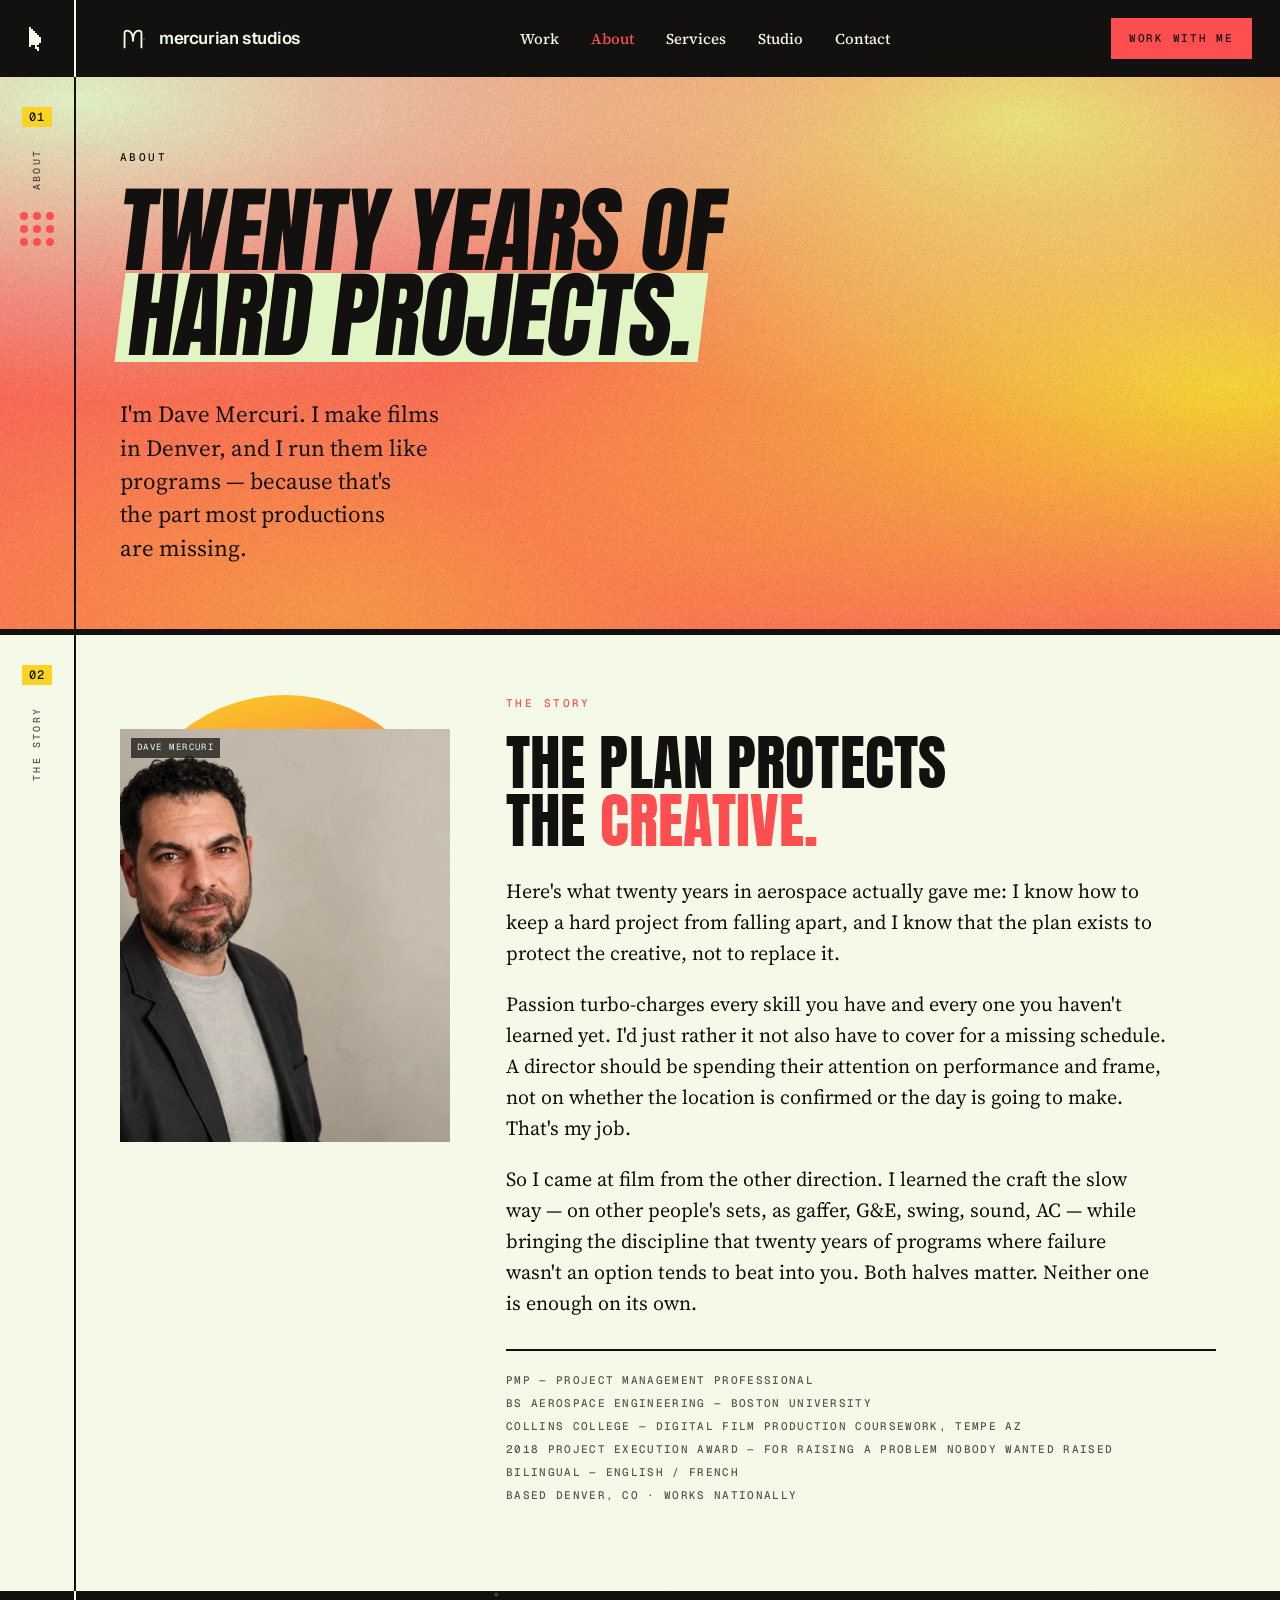
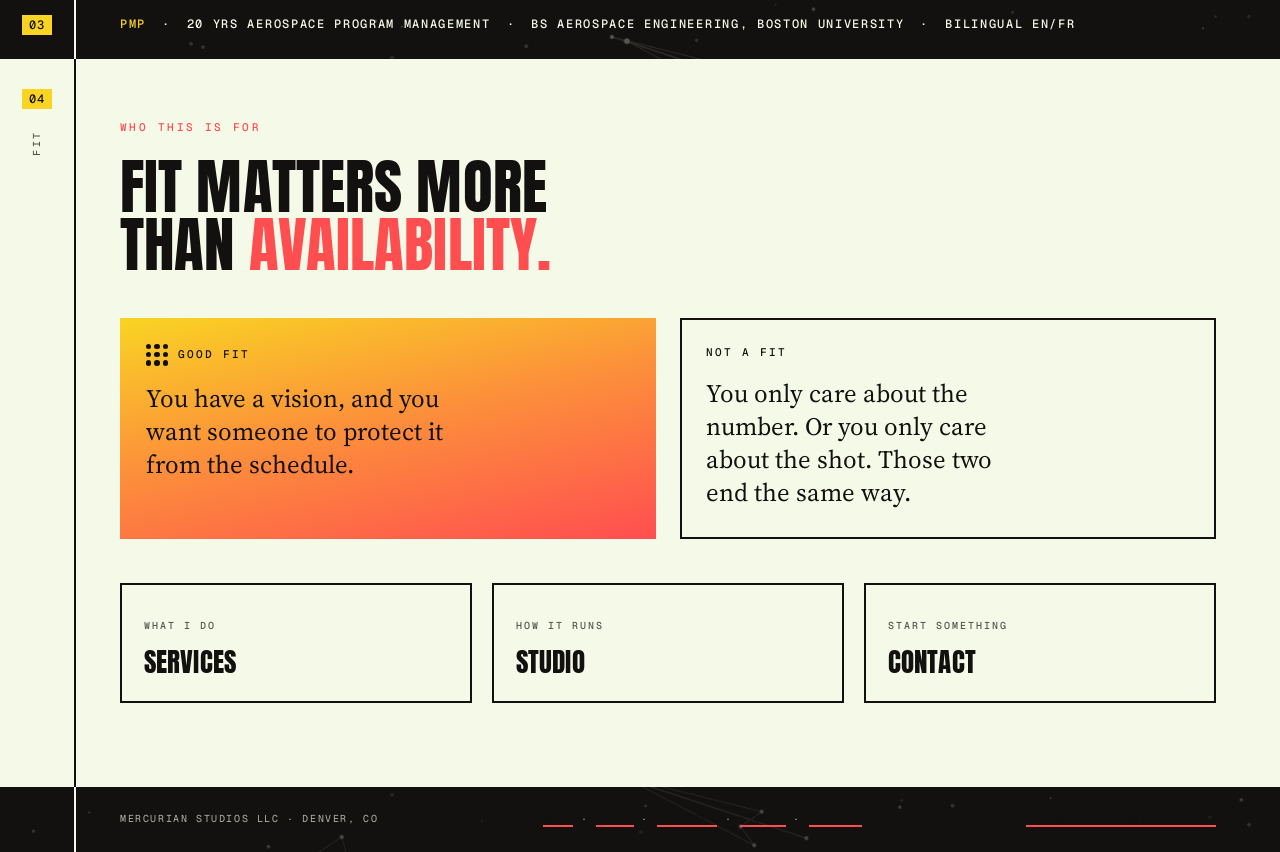
==== about.html @ 156d2c12 "Expand to an eight-page site; recolour to #121110 Colour: --navy (#3B1215) and --carbon (#2A0F11) bo" ====
<!DOCTYPE html>
<html lang="en"><head><meta charset="utf-8"><meta name="viewport" content="width=device-width,initial-scale=1">
<title>About — Mercurian Studios</title>
<meta name="description" content="Dave Mercuri spent twenty years running aerospace programs. Now he produces, writes and directs film in Denver.">
<meta property="og:title" content="About — Mercurian Studios">
<meta property="og:description" content="Dave Mercuri spent twenty years running aerospace programs. Now he produces, writes and directs film in Denver.">
<meta property="og:type" content="website">
<meta name="theme-color" content="#121110">
<link rel="icon" href="favicon.svg" type="image/svg+xml">
<link rel="icon" href="favicon-32.png" sizes="32x32">
<link rel="apple-touch-icon" href="apple-touch-icon.png">
<link rel="preconnect" href="https://fonts.googleapis.com"><link rel="preconnect" href="https://fonts.gstatic.com" crossorigin>
<link href="https://fonts.googleapis.com/css2?family=Anton&family=Source+Serif+4:ital,opsz,wght@0,8..60,300..700;1,8..60,300..700&family=Geist:wght@500;600&family=Geist+Mono:wght@400;500&display=swap" rel="stylesheet">
<link rel="stylesheet" href="assets/site.css">
</head>
<body>
<header>
<div class="navrow"><div class="gut"><svg class="cur" width="20" height="24" viewBox="0 0 10 12" aria-hidden="true"><g fill="#F5FAE8"><rect x="1" y="0" width="1" height="10"/><rect x="2" y="1" width="1" height="8"/><rect x="3" y="2" width="1" height="7"/><rect x="4" y="3" width="1" height="6"/><rect x="5" y="4" width="1" height="5"/><rect x="6" y="5" width="1" height="3"/><rect x="4" y="9" width="1" height="2"/><rect x="5" y="10" width="1" height="2"/></g></svg></div>
<div class="navin">
<a class="lock" href="index.html" aria-label="Mercurian Studios — home">
<svg viewBox="0 0 200 200" width="26" height="26" aria-hidden="true" style="display:block;overflow:visible"><path d="M 35 165 L 35 55 Q 35 35 55 35 Q 100 35 100 120 Q 100 35 145 35 Q 165 35 165 55 L 165 165" fill="none" stroke="#F5FAE8" stroke-width="14" stroke-linecap="square"/><circle cx="185" cy="100" r="5.4" fill="#FF4E50"/></svg>
<span class="lockname">mercurian studios</span></a>
<nav id="nav"><a href="index.html#work">Work</a><a href="about.html" aria-current="page">About</a><a href="services.html">Services</a><a href="studio.html">Studio</a><a href="contact.html">Contact</a><a class="cta mobonly" href="contact.html">Work with me</a></nav>
<button class="navtoggle" type="button" aria-expanded="false" aria-controls="nav" aria-label="Open menu"><i></i></button>
<a class="cta" href="contact.html">Work with me</a>
</div></div>
</header>
<section class="sec phero">
<div class="gut"><span class="gnum">01</span><span class="gnote">about</span><span class="dots"><i></i><i></i><i></i><i></i><i></i><i></i><i></i><i></i><i></i></span></div>
<div class="pad">
<p class="eyebrow">About</p>
<h1><span>Twenty years of</span><br><em><span>hard projects.</span></em></h1>
<p class="sub">I'm Dave Mercuri. I make films in Denver, and I run them like programs — because that's the part most productions are missing.</p>
</div>
</section>

<div class="rule"></div>

<section class="sec">
<div class="gut"><span class="gnum">02</span><span class="gnote">the story</span></div>
<div class="pad">
<div class="bio">
<div class="portwrap rv"><div class="arc"></div><div class="ph duo"><img src="assets/photos/dave-blazer.webp" width="1536" height="1024" loading="lazy" decoding="async" alt="Dave Mercuri in a dark blazer against a pale wall"/><span class="tag">dave mercuri</span></div></div>
<div>
<p class="eyebrow">The story</p>
<h2>The plan protects<br>the <em>creative.</em></h2>
<div class="prose" style="margin-top:26px">
<p>Here's what twenty years in aerospace actually gave me: I know how to keep a hard project from falling apart, and I know that the plan exists to protect the creative, not to replace it.</p>
<p>Passion turbo-charges every skill you have and every one you haven't learned yet. I'd just rather it not also have to cover for a missing schedule. A director should be spending their attention on performance and frame, not on whether the location is confirmed or the day is going to make. That's my job.</p>
<p>So I came at film from the other direction. I learned the craft the slow way — on other people's sets, as gaffer, G&amp;E, swing, sound, AC — while bringing the discipline that twenty years of programs where failure wasn't an option tends to beat into you. Both halves matter. Neither one is enough on its own.</p>
</div>
<div class="creds">PMP — Project Management Professional<br>BS Aerospace Engineering — Boston University<br>Collins College — Digital Film Production coursework, Tempe AZ<br>2018 Project Execution Award — for raising a problem nobody wanted raised<br>Bilingual — English / French<br>Based Denver, CO · Works nationally</div>
</div>
</div>
</div>
</section>

<section class="sec strip onNavy">
<div class="gut"><span class="gnum">03</span></div>
<div class="pad"><div class="proof"><b>PMP</b><span>·</span><span>20 yrs aerospace program management</span><span>·</span><span>BS Aerospace Engineering, Boston University</span><span>·</span><span>Bilingual EN/FR</span></div></div>
</section>

<section class="sec">
<div class="gut"><span class="gnum">04</span><span class="gnote">fit</span></div>
<div class="pad">
<p class="eyebrow">Who this is for</p>
<h2>Fit matters more<br>than <em>availability.</em></h2>
<div class="fit">
<div class="fitcol rv"><div class="fitlab"><span class="dots" style="width:22px;grid-template-columns:repeat(3,1fr);gap:3px"><i></i><i></i><i></i><i></i><i></i><i></i><i></i><i></i><i></i></span>Good fit</div><p>You have a vision, and you want someone to protect it from the schedule.</p></div>
<div class="fitcol rv"><div class="fitlab" style="color:var(--navy)">Not a fit</div><p>You only care about the number. Or you only care about the shot. Those two end the same way.</p></div>
</div>
<div class="nextgrid"><a class="nextcard" href="services.html"><span class="nextlab">What I do</span><p class="nextt">Services</p></a><a class="nextcard" href="studio.html"><span class="nextlab">How it runs</span><p class="nextt">Studio</p></a><a class="nextcard" href="contact.html"><span class="nextlab">Start something</span><p class="nextt">Contact</p></a></div>
</div>
</section>
<footer><div class="gut"></div><div class="fin">
<span>Mercurian Studios LLC · Denver, CO</span>
<span><a href="index.html#work">Work</a> · <a href="about.html">About</a> · <a href="services.html">Services</a> · <a href="studio.html">Studio</a> · <a href="contact.html">Contact</a></span>
<span><a href="mailto:dave@mercurianstudios.com">dave@mercurianstudios.com</a></span>
</div></footer>

<div class="lb" id="lb"><div class="frame"><button class="x" type="button" aria-label="Close video">Close ✕</button><div id="lbslot"></div></div></div>
<script src="assets/site.js"></script>
</body></html>
---- assets/site.css ----
:root{--cream:#F5FAE8;--pale:#E1F5C4;--lemon:#EDE574;--yellow:#F9D423;--amber:#FC913A;--red:#FF4E50;--navy:#121110;--orange:#FF4E50;--carbon:#121110;--hair:rgba(18,17,16,.20);--hairD:rgba(245,250,232,.26);--ink:rgba(18,17,16,.70);--inkD:rgba(245,250,232,.70);--gradsoft:radial-gradient(120% 105% at 6% 4%,#E1F5C4 0%,rgba(225,245,196,0) 52%),radial-gradient(95% 95% at 80% 8%,#EDE574 0%,rgba(237,229,116,0) 58%),radial-gradient(115% 105% at 96% 56%,#F9D423 0%,rgba(249,212,35,0) 54%),radial-gradient(105% 105% at 26% 96%,#FC913A 0%,rgba(252,145,58,0) 58%),linear-gradient(150deg,#FF4E50,#FF4E50);--gradhot:linear-gradient(168deg,#F9D423 0%,#FC913A 46%,#FF4E50 100%);--gut:76px;--disp:"Anton","Haettenschweiler",Impact,sans-serif;--serif:"Source Serif 4",Georgia,"Times New Roman",serif;--brand:"Geist",-apple-system,"Helvetica Neue",Arial,sans-serif;--mono:"Geist Mono",ui-monospace,"SF Mono",monospace}
*{box-sizing:border-box}
html{-webkit-font-smoothing:antialiased}
body{margin:0;background:var(--cream);color:var(--navy);font-family:var(--serif);font-size:20px;line-height:1.55;text-wrap:pretty;overflow-x:hidden}
.disp{font-family:var(--disp);font-weight:400;text-transform:uppercase;letter-spacing:.004em}
a{color:var(--navy);text-decoration:none;border-bottom:2px solid var(--orange)}
a:hover{color:var(--orange)}
.onNavy a{color:var(--cream)}
.onNavy a:hover{color:var(--orange)}

/* ---------- margin device ---------- */
.sec{display:grid;grid-template-columns:var(--gut) 1fr;position:relative}
.gut{border-right:2px solid var(--navy);padding:30px 0 44px;display:flex;flex-direction:column;align-items:center;gap:22px;position:relative;z-index:2}
.onNavy .gut{border-right-color:var(--cream)}
.gnum{font-family:var(--mono);font-size:12px;font-weight:500;letter-spacing:.12em;background:var(--orange);color:var(--carbon);padding:4px 7px;line-height:1}
.gnote{font-family:var(--mono);font-size:10px;font-weight:500;letter-spacing:.22em;text-transform:uppercase;color:var(--ink);writing-mode:vertical-rl;transform:rotate(180deg);white-space:nowrap}
.onNavy .gnote{color:var(--inkD)}
.dots{width:34px;display:grid;grid-template-columns:repeat(3,1fr);gap:5px}
.dots i{display:block;aspect-ratio:1;border-radius:50%;background:var(--orange)}
.pad{padding:60px 64px 84px 44px;position:relative;z-index:2}
.meas{max-width:66ch}

/* ---------- pixel cursor ---------- */
.cur{display:block;shape-rendering:crispEdges;flex:none}

/* ---------- nav ---------- */
header{position:sticky;top:0;z-index:30;background:var(--navy);color:var(--cream)}
header a{border-bottom:none;color:var(--cream)}
header a:hover{color:var(--orange)}
.navrow{display:grid;grid-template-columns:var(--gut) 1fr;align-items:stretch}
.navrow .gut{padding:0;justify-content:center;gap:0;border-right-color:var(--cream)}
.navin{display:flex;align-items:center;justify-content:space-between;gap:32px;padding:18px 28px 18px 44px}
.lock{display:flex;align-items:center;gap:13px}
.lockname{font-family:var(--brand);font-weight:600;font-size:17px;letter-spacing:-.024em;line-height:1}
nav a,.lede,.sub,.step p,.crew,.fitcol p{font-family:var(--serif)}
nav{display:flex;align-items:center;gap:32px}
nav a{font-size:15px;font-weight:500}
.cta{font-family:var(--mono);font-size:11px;font-weight:500;letter-spacing:.16em;text-transform:uppercase;background:var(--orange);color:var(--carbon)!important;padding:12px 18px}
.cta:hover{background:var(--cream);color:var(--navy)!important}

/* ---------- hero ---------- */
.hero{overflow:hidden}
.hero .pad{padding:76px 64px 0 44px}
.hfig .harc{position:absolute;left:0;bottom:0;width:min(680px,62%);height:340px;background:var(--orange);border-radius:340px 340px 0 0;z-index:0}
.hcurs{position:absolute;right:8%;bottom:40px;display:flex;flex-direction:column;gap:20px;align-items:flex-end;z-index:3}
.hbars{position:absolute;top:64px;right:0;width:300px;display:flex;flex-direction:column;gap:16px;z-index:1}
.hbars i{display:block;height:26px;background:var(--navy)}
.hbars i:last-child{width:74%}
.hdots{position:absolute;top:78px;left:44px;width:120px;display:grid;grid-template-columns:repeat(3,1fr);gap:16px;z-index:1}
.hdots i{display:block;aspect-ratio:1;border-radius:50%;background:var(--orange)}
h1{font-family:var(--disp);font-weight:400;text-transform:uppercase;font-size:clamp(58px,10.4vw,166px);line-height:.9;letter-spacing:-.008em;margin:150px 0 0;position:relative;z-index:3}
h1 span{display:inline-block;transform:skewX(-7deg)}
h1 em{font-style:normal;color:var(--orange)}
.sub{font-size:23px;line-height:1.45;max-width:31ch;margin:36px 0 0;font-weight:400;position:relative;z-index:3}
.btns{display:flex;gap:14px;margin:44px 0 0;flex-wrap:wrap;align-items:center;position:relative;z-index:3}
.btn{font-family:var(--mono);font-size:11px;font-weight:500;letter-spacing:.16em;text-transform:uppercase;padding:16px 24px;background:var(--navy);color:var(--cream)!important;border-bottom:none}
.btn:hover{background:var(--orange);color:var(--carbon)!important}
.btn.alt{background:var(--cream);color:var(--navy)!important;box-shadow:inset 0 0 0 2px var(--navy)}
.btn.alt:hover{background:var(--navy);color:var(--cream)!important}
.hfig{position:relative;z-index:2;margin:56px 0 0;height:420px}
.hfig .ph{position:absolute;left:70px;bottom:0;width:min(480px,50%);height:420px;z-index:1}

/* ---------- proof strip ---------- */
.strip{background:var(--navy);color:var(--cream)}
.strip .pad{padding:24px 64px 24px 44px}
.strip .gut{padding:24px 0;border-right-color:var(--cream)}
.proof{font-family:var(--mono);font-size:12px;font-weight:500;letter-spacing:.14em;text-transform:uppercase;display:flex;flex-wrap:wrap;gap:9px 16px;align-items:center}
.proof b{color:var(--orange);font-weight:500}

/* ---------- section heads ---------- */
.eyebrow{font-family:var(--mono);font-size:11px;font-weight:500;letter-spacing:.22em;text-transform:uppercase;color:var(--orange);margin:0 0 22px}
h2{font-family:var(--disp);font-weight:400;text-transform:uppercase;font-size:clamp(38px,4.8vw,74px);line-height:.94;letter-spacing:.002em;margin:0}
h2 em{font-style:normal;color:var(--orange)}
.lede{font-size:22px;line-height:1.5;margin:26px 0 0}
.rule{height:6px;background:var(--navy);margin:0}
.onNavy .rule{background:var(--cream)}

/* ---------- work cards ---------- */
.cards{display:grid;grid-template-columns:repeat(3,1fr);gap:26px;margin-top:46px}
.card{display:block;border-bottom:none}
.cwrap{position:absolute;inset:0;z-index:0}
.card .phwrap{position:relative;padding-top:46px}
.card .arc{position:absolute;top:0;left:6%;right:6%;height:190px;background:var(--orange);border-radius:220px 220px 0 0;z-index:0}
.card .ph{position:relative;z-index:1;aspect-ratio:4/3}
.slate{font-family:var(--mono);font-size:10px;font-weight:500;letter-spacing:.14em;text-transform:uppercase;color:var(--ink);display:grid;grid-template-columns:1fr auto;gap:5px 12px;padding-top:12px;border-top:2px solid var(--navy);margin-top:14px}
.slate b{font-weight:500;color:var(--navy)}
.ctitle{font-family:var(--disp);font-weight:400;text-transform:uppercase;font-size:30px;letter-spacing:.004em;line-height:1;margin:14px 0 0}
.card:hover .ctitle{color:var(--orange)}
.ph{background:repeating-linear-gradient(135deg,#c9c9c9 0 7px,#b4b4b4 7px 14px);position:relative;overflow:hidden;filter:grayscale(1)}
.ph .tag{position:absolute;top:9px;left:11px;font-family:var(--mono);font-size:9px;letter-spacing:.16em;text-transform:uppercase;color:#2b2b2b;background:rgba(255,255,255,.72);padding:3px 6px}
.ph .tag.b{top:auto;bottom:9px;left:auto;right:11px}
.crew{margin-top:46px;padding-top:24px;border-top:2px solid var(--navy);font-size:20px;max-width:60ch;display:flex;gap:16px;align-items:flex-start}

/* ---------- method ---------- */
.method{background:var(--navy);color:var(--cream);overflow:hidden}
.marc{position:absolute;right:-90px;top:60px;width:420px;height:210px;background:var(--orange);border-radius:210px 210px 0 0;transform:rotate(180deg);z-index:0}
.steps{display:grid;grid-template-columns:repeat(3,1fr);gap:24px;margin-top:52px}
.step{background:var(--cream);color:var(--navy);padding:26px 24px 30px}
.stepn{font-family:var(--mono);font-size:12px;font-weight:500;letter-spacing:.1em;background:var(--orange);color:var(--carbon);padding:4px 7px}
.step h3{font-family:var(--disp);font-weight:400;text-transform:uppercase;font-size:32px;letter-spacing:.004em;line-height:1;margin:18px 0 12px}
.step p{margin:0;font-size:18px;line-height:1.5}

/* ---------- bio ---------- */
.bio{display:grid;grid-template-columns:330px 1fr;gap:56px;align-items:start}
.portwrap{position:relative;padding-top:34px}
.portwrap .arc{position:absolute;top:0;left:0;right:0;height:170px;background:var(--orange);border-radius:180px 180px 0 0;z-index:0}
.portwrap .ph{position:relative;z-index:1;aspect-ratio:4/5}
.creds{font-family:var(--mono);font-size:11px;font-weight:500;letter-spacing:.12em;text-transform:uppercase;color:var(--ink);line-height:2.1;margin-top:30px;border-top:2px solid var(--navy);padding-top:18px}

/* ---------- fit ---------- */
.fit{display:grid;grid-template-columns:1fr 1fr;gap:24px;margin-top:44px}
.fitcol{padding:26px 26px 30px;background:var(--navy);color:var(--cream)}
.fitcol+.fitcol{background:transparent;color:var(--navy);box-shadow:inset 0 0 0 2px var(--navy)}
.fitlab{font-family:var(--mono);font-size:11px;font-weight:500;letter-spacing:.18em;text-transform:uppercase;color:var(--orange);display:flex;align-items:center;gap:10px}
.fitcol p{font-size:25px;line-height:1.32;letter-spacing:0;margin:16px 0 0;max-width:26ch}

/* ---------- contact ---------- */
.contact{background:var(--orange);color:var(--carbon);overflow:hidden}
.contact .gut{border-right-color:var(--carbon)}
.contact .gnum{background:var(--navy);color:var(--cream)}
.contact .gnote{color:rgba(18,17,16,.68)}
.contact .dots i{background:var(--navy)}
.contact .eyebrow{color:var(--navy)}
.contact .pad{padding:80px 64px 60px 44px}
.cbars{position:absolute;top:80px;right:0;width:280px;display:flex;flex-direction:column;gap:14px;z-index:1}
.cbars i{display:block;height:24px;background:var(--navy)}
.cbars i:last-child{width:70%}
.cbig{font-family:var(--disp);font-weight:400;text-transform:uppercase;font-size:clamp(38px,5.4vw,82px);line-height:.92;letter-spacing:.004em;margin:0;max-width:17ch;position:relative;z-index:3}
.crow{display:flex;gap:32px;flex-wrap:wrap;align-items:center;margin-top:44px;position:relative;z-index:3}
.contact .btn{background:var(--navy);color:var(--cream)!important}
.contact .btn:hover{background:var(--carbon)}
.mailto{font-family:var(--mono);font-size:13px;font-weight:500;letter-spacing:.1em;text-transform:uppercase;border-bottom:2px solid var(--navy)}
footer{display:grid;grid-template-columns:var(--gut) 1fr;background:var(--navy);color:var(--inkD)}
footer .gut{padding:0;border-right-color:var(--cream)}
.fin{display:flex;justify-content:space-between;gap:24px;flex-wrap:wrap;padding:24px 64px 26px 44px;font-family:var(--mono);font-size:10px;letter-spacing:.16em;text-transform:uppercase}

/* ---------- load motion ---------- */
@keyframes drawdown{from{transform:scaleY(0)}to{transform:scaleY(1)}}
@keyframes setin{from{opacity:0}to{opacity:1}}
@keyframes rise{from{opacity:0;transform:translateY(16px)}to{opacity:1;transform:translateY(0)}}
@keyframes pop{from{opacity:0;transform:scale(.86)}to{opacity:1;transform:scale(1)}}
.hero .gut{overflow:hidden}
.hero .gut::before{content:"";position:absolute;top:0;right:-2px;width:2px;height:100%;background:var(--cream);transform-origin:top;animation:drawdown .5s cubic-bezier(.6,0,.2,1) both}
.hero .gnum,.hero .gnote,.hero .dots{animation:setin .4s ease .44s both}
h1{animation:rise .6s cubic-bezier(.2,.7,.2,1) .28s both}
.hero .sub{animation:rise .58s cubic-bezier(.2,.7,.2,1) .5s both}
.hero .btns{animation:rise .58s cubic-bezier(.2,.7,.2,1) .62s both}
.harc,.hbars,.hdots{animation:pop .7s cubic-bezier(.2,.8,.2,1) .16s both}
.rv{transition:opacity .5s ease,transform .5s cubic-bezier(.2,.7,.2,1)}
.rv.armed{opacity:0;transform:translateY(14px)}
.rv.in{opacity:1;transform:none}
@media(prefers-reduced-motion:reduce){*{animation:none!important;transition:none!important}.rv,.rv.armed{opacity:1;transform:none}}

/* ---------- responsive ---------- */
@media(max-width:900px){
:root{--gut:0px}
.sec,.navrow,footer{grid-template-columns:1fr}
.gut{border-right:none;border-bottom:2px solid var(--navy);flex-direction:row;justify-content:flex-start;padding:12px 20px;gap:14px}
.onNavy .gut,.strip .gut,footer .gut{border-bottom-color:var(--cream)}
.contact .gut{border-bottom-color:var(--carbon)}
.navrow .gut{display:none}
.gnote{writing-mode:horizontal-tb;transform:none}
.dots{width:26px;gap:4px}
.pad,.contact .pad,.strip .pad{padding:40px 20px 52px}
.navin{padding:15px 20px}
nav{display:none}
.hero .pad{padding:44px 20px 0}
h1{font-size:clamp(46px,15vw,80px);margin-top:96px}
.hfig .harc{left:0;width:88%;height:230px;border-radius:230px 230px 0 0}
.hcurs{right:2%;bottom:16px;gap:12px}
.hcurs svg:first-child{width:34px;height:41px}
.hcurs svg:nth-child(2){width:22px;height:26px}
.hcurs svg:nth-child(3){display:none}
.hbars{width:150px;top:40px;gap:10px}
.hbars i{height:16px}
.hdots{width:74px;gap:11px;top:48px;left:20px}
.sub{font-size:19px;max-width:none}
.hfig{height:280px;margin-top:36px}
.hfig .ph{width:70%;left:26px;height:280px}
.proof{flex-direction:column;align-items:flex-start;gap:8px;font-size:11px}
.cards{grid-template-columns:1fr;gap:38px}
.steps,.fit,.bio{grid-template-columns:1fr}
.fitcol p{font-size:22px;max-width:none}
.bio{gap:30px}
.marc{width:230px;height:115px;right:-60px;border-radius:115px 115px 0 0}
.cbars{width:140px;top:44px;gap:10px}
.cbars i{height:16px}
.fin{padding:20px}
.band .ph{aspect-ratio:4/3}
.hero .gut::before{display:none}
}

/* ---------- palette v3: gradients + grain ---------- */
.hero{background:var(--gradsoft);position:relative}
.hero::after{content:"";position:absolute;inset:0;background:url("grain.png") repeat;background-size:128px 128px;opacity:.10;pointer-events:none;z-index:1}
.hero h1 em{color:var(--navy)}
.hero h1 em span{background:var(--pale);padding:0 .1em .04em;box-decoration-break:clone;-webkit-box-decoration-break:clone}
.hfig .harc{background:var(--gradhot)}
.hbars i{background:var(--carbon)}
.hdots i,.dots i{background:var(--red)}
.gnum{background:var(--yellow);color:var(--carbon)}
.strip{background:var(--navy)}
.proof b{color:var(--yellow)}
.onNavy .eyebrow{color:var(--yellow)}
.card .arc{background:var(--gradhot)}
.portwrap .arc{background:var(--gradhot)}
.card:hover .ctitle{color:var(--red)}
.method{background:var(--navy)}
.marc{background:var(--gradhot)}
.method h2 em{color:var(--yellow)}
.step{background:var(--pale)}
.stepn{background:var(--red);color:var(--cream)}
.fitcol{background:var(--gradhot);color:var(--carbon)}
.fitcol .fitlab{color:var(--carbon)}
.fitcol .dots i{background:var(--carbon)}
.fitcol+.fitcol{background:transparent;color:var(--navy);box-shadow:inset 0 0 0 2px var(--navy)}
.contact{background:var(--gradsoft);color:var(--carbon);position:relative}
.contact::after{content:"";position:absolute;inset:0;background:url("grain.png") repeat;background-size:128px 128px;opacity:.10;pointer-events:none;z-index:1}
.contact .eyebrow{color:var(--navy)}
.contact .cbars i{background:var(--carbon)}
.contact .dots i{background:var(--carbon)}
.contact .gnum{background:var(--carbon);color:var(--cream)}
.contact .btn{background:var(--carbon);color:var(--cream)!important}
.contact .btn:hover{background:var(--cream);color:var(--carbon)!important}
.contact .mailto{border-bottom-color:var(--carbon);color:var(--carbon)}
.contact .mailto:hover{color:var(--carbon);border-bottom-width:4px}
a:focus-visible,.btn:focus-visible,.cta:focus-visible,.card:focus-visible{outline:3px solid var(--navy);outline-offset:3px}
.onNavy a:focus-visible,.strip a:focus-visible,header a:focus-visible,.method a:focus-visible{outline-color:var(--yellow)}
footer{background:var(--navy)}

/* ---------- photography: duotone treatment ---------- */
.ph.duo{background:var(--navy);filter:none}
.ph.duo img{position:absolute;inset:0;width:100%;height:100%;object-fit:cover;display:block}
.ph.duo .tag{z-index:3;background:rgba(18,17,16,.72);color:var(--cream)}
.hfig .ph.duo{filter:none}
.portwrap .ph.duo img{object-position:50% 18%}
.band .ph.duo img{object-position:50% 42%}
.band{margin:44px 0 0;position:relative}
.band .ph{aspect-ratio:16/7}
.setgrid{display:grid;grid-template-columns:repeat(3,1fr);gap:14px;margin-top:58px}
.setgrid .ph{aspect-ratio:1/1}
.setcap{font-family:var(--mono);font-size:10px;font-weight:500;letter-spacing:.16em;text-transform:uppercase;color:var(--cream);opacity:.7;margin-top:14px}
@media(max-width:820px){.setgrid{grid-template-columns:repeat(2,1fr);gap:10px}}
.card .ph.duo img{object-position:50% 12%}
.playmark{position:absolute;z-index:4;left:50%;top:50%;transform:translate(-50%,-50%);width:62px;height:62px;border-radius:50%;background:rgba(18,17,16,.6);border:2px solid var(--cream);display:grid;place-items:center;transition:background .2s,transform .2s}
.playmark::after{content:"";width:0;height:0;border-left:16px solid var(--cream);border-top:10px solid transparent;border-bottom:10px solid transparent;margin-left:4px}
.card:hover .playmark{background:var(--red);transform:translate(-50%,-50%) scale(1.06)}
.lb{position:fixed;inset:0;z-index:200;background:rgba(20,8,10,.92);display:none;place-items:center;padding:32px}
.lb[open]{display:grid}
.lb .frame{width:min(1100px,100%);aspect-ratio:16/9;position:relative;background:#000}
.lb iframe{position:absolute;inset:0;width:100%;height:100%;border:0}
.lb .x{position:absolute;top:-40px;right:0;font-family:var(--mono);font-size:11px;letter-spacing:.16em;text-transform:uppercase;color:var(--cream);background:none;border:0;cursor:pointer;padding:6px}
.lb .x:hover{color:var(--yellow)}
.band figcaption{font-family:var(--mono);font-size:10px;font-weight:500;letter-spacing:.16em;text-transform:uppercase;color:var(--ink);padding-top:12px;border-top:2px solid var(--navy);margin-top:14px}

/* ---------- constellation grounds ---------- */
.strip,.method,footer{position:relative}
.strip>*,.method>*,footer>*{position:relative;z-index:2}
.strip::before,.method::before,footer::before{content:"";position:absolute;inset:0;z-index:0;pointer-events:none;background-repeat:no-repeat;background-position:center;background-size:cover}
.strip::before{background-image:url("constellation-cream.png");opacity:.34;background-position:70% 50%}
.method::before{background-image:url("constellation-cream.png");opacity:.34;background-position:20% 40%}
footer::before{background-image:url("constellation-cream.png");opacity:.26;background-position:40% 60%}
.contact::before{content:"";position:absolute;inset:0;z-index:0;pointer-events:none;background:url("constellation-ink.png") no-repeat center/cover;opacity:.22}

/* ============================================================
   MULTI-PAGE ADDITIONS
   Everything above is the v4 home design, recoloured to #121110.
   ============================================================ */

/* ---------- mobile nav ---------- */
.navtoggle{display:none;background:none;border:0;padding:10px;cursor:pointer;align-items:center;gap:8px;font-family:var(--mono);font-size:11px;letter-spacing:.16em;text-transform:uppercase;color:var(--cream)}
.navtoggle i{display:block;width:20px;height:2px;background:var(--cream);position:relative}
.navtoggle i::before,.navtoggle i::after{content:"";position:absolute;left:0;width:20px;height:2px;background:var(--cream);transition:transform .22s ease,top .22s ease}
.navtoggle i::before{top:-6px}.navtoggle i::after{top:6px}
.navtoggle[aria-expanded="true"] i{background:transparent}
.navtoggle[aria-expanded="true"] i::before{top:0;transform:rotate(45deg)}
.navtoggle[aria-expanded="true"] i::after{top:0;transform:rotate(-45deg)}
nav a[aria-current="page"]{color:var(--orange)}

/* ---------- interior page hero ---------- */
.phero{background:var(--gradsoft);position:relative;overflow:hidden}
.phero::after{content:"";position:absolute;inset:0;background:url("grain.png") repeat;background-size:128px 128px;opacity:.10;pointer-events:none;z-index:1}
.phero .pad{padding:72px 64px 64px 44px}
.phero h1{font-size:clamp(44px,7.4vw,104px);margin:0;animation:rise .6s cubic-bezier(.2,.7,.2,1) .1s both}
.phero h1 em{font-style:normal;color:var(--navy)}
.phero h1 em span{background:var(--pale);padding:0 .1em .04em;box-decoration-break:clone;-webkit-box-decoration-break:clone}
.phero .sub{animation:rise .58s cubic-bezier(.2,.7,.2,1) .26s both}
.phero .eyebrow{color:var(--navy)}
.crumb{font-family:var(--mono);font-size:11px;font-weight:500;letter-spacing:.18em;text-transform:uppercase;margin:0 0 20px;position:relative;z-index:3}
.crumb a{border-bottom:2px solid var(--navy)}

/* ---------- generic prose block ---------- */
.prose{max-width:66ch}
.prose p{font-size:20px;line-height:1.55;margin:0 0 20px}
.prose p:last-child{margin-bottom:0}
.onNavy .prose{color:var(--cream)}

/* ---------- logline ---------- */
.logline{font-size:26px;line-height:1.35;max-width:34ch;margin:26px 0 0;position:relative;z-index:3}
.onNavy .logline{color:var(--cream)}

/* ---------- video grid / facade ---------- */
.vidgrid{display:grid;grid-template-columns:repeat(auto-fit,minmax(300px,1fr));gap:26px;margin-top:44px}
.vidcard{display:block;border-bottom:none}
.vidshot{position:relative;aspect-ratio:16/9;overflow:hidden;background:var(--navy)}
.vidshot img{position:absolute;inset:0;width:100%;height:100%;object-fit:cover;display:block}
.vidcard .vtitle{font-family:var(--serif);font-size:18px;line-height:1.35;margin:14px 0 0;padding-top:12px;border-top:2px solid var(--navy)}
.onNavy .vidcard .vtitle{border-top-color:var(--cream);color:var(--cream)}
.vidcard:hover .vtitle{color:var(--red)}
.vmeta{font-family:var(--mono);font-size:10px;font-weight:500;letter-spacing:.14em;text-transform:uppercase;color:var(--ink);margin:6px 0 0}
.onNavy .vmeta{color:var(--inkD)}
.vidfeature{margin-top:44px}
.vidfeature .vidshot{aspect-ratio:16/9}

/* ---------- cast & crew ---------- */
.castgrid{display:grid;grid-template-columns:repeat(auto-fit,minmax(210px,1fr));gap:26px;margin-top:44px}
.castcard{position:relative}
.castshot{position:relative;aspect-ratio:4/5;overflow:hidden;background:var(--navy)}
.castshot img{position:absolute;inset:0;width:100%;height:100%;object-fit:cover;display:block}
.castshot.contain{background:var(--navy);display:grid;place-items:center}
.castshot.contain img{position:relative;width:76%;height:auto;object-fit:contain}
.castrole{font-family:var(--mono);font-size:10px;font-weight:500;letter-spacing:.16em;text-transform:uppercase;color:var(--orange);margin:14px 0 0;padding-top:12px;border-top:2px solid var(--navy)}
.onNavy .castrole{border-top-color:var(--cream)}
.castname{font-family:var(--disp);font-weight:400;text-transform:uppercase;font-size:25px;letter-spacing:.004em;line-height:1;margin:8px 0 0}
.castbio{font-size:17px;line-height:1.45;margin:10px 0 0}
.onNavy .castbio{color:var(--cream)}
.castlink{font-family:var(--mono);font-size:10px;font-weight:500;letter-spacing:.14em;text-transform:uppercase;display:inline-block;margin-top:10px}

/* ---------- credits table (other work) ---------- */
.credits{margin-top:40px;border-top:2px solid var(--navy)}
.crow2{display:grid;grid-template-columns:2.2fr 1fr 1.1fr auto;gap:10px 24px;align-items:baseline;padding:20px 0;border-bottom:1px solid var(--hair)}
.crow2:hover{background:rgba(18,17,16,.04)}
.cproj{font-family:var(--disp);font-weight:400;text-transform:uppercase;font-size:23px;letter-spacing:.004em;line-height:1.05}
.cyear{font-family:var(--mono);font-size:11px;letter-spacing:.1em;color:var(--ink);display:block;margin-top:5px;text-transform:uppercase}
.ctype,.crole{font-family:var(--mono);font-size:11px;font-weight:500;letter-spacing:.12em;text-transform:uppercase;color:var(--ink)}
.crole{color:var(--navy)}
.clink{font-family:var(--mono);font-size:10px;font-weight:500;letter-spacing:.14em;text-transform:uppercase;white-space:nowrap}
.chead{display:grid;grid-template-columns:2.2fr 1fr 1.1fr auto;gap:24px;padding:12px 0;font-family:var(--mono);font-size:10px;font-weight:500;letter-spacing:.2em;text-transform:uppercase;color:var(--ink);border-bottom:2px solid var(--navy)}

/* ---------- services ---------- */
.svcgrid{display:grid;grid-template-columns:repeat(auto-fit,minmax(280px,1fr));gap:24px;margin-top:46px}
.svc{padding:28px 26px 32px;box-shadow:inset 0 0 0 2px var(--navy)}
.svc.hot{background:var(--gradhot);color:var(--carbon);box-shadow:none}
.svc h3{font-family:var(--disp);font-weight:400;text-transform:uppercase;font-size:29px;letter-spacing:.004em;line-height:1;margin:16px 0 12px}
.svc p{font-size:18px;line-height:1.5;margin:0}
.svcn{font-family:var(--mono);font-size:12px;font-weight:500;letter-spacing:.1em;background:var(--red);color:var(--cream);padding:4px 7px}
.svc.hot .svcn{background:var(--carbon);color:var(--cream)}
.svclist{margin:18px 0 0;padding:0;list-style:none;font-family:var(--mono);font-size:11px;font-weight:500;letter-spacing:.1em;text-transform:uppercase;line-height:2}
.svclist li{padding-left:16px;position:relative}
.svclist li::before{content:"";position:absolute;left:0;top:.78em;width:6px;height:6px;border-radius:50%;background:var(--red)}
.svc.hot .svclist li::before{background:var(--carbon)}

/* ---------- spec / fact list ---------- */
.spec{margin-top:40px;border-top:2px solid var(--navy)}
.onNavy .spec{border-top-color:var(--cream)}
.specrow{display:grid;grid-template-columns:200px 1fr;gap:16px 28px;padding:16px 0;border-bottom:1px solid var(--hair)}
.onNavy .specrow{border-bottom-color:var(--hairD)}
.speck{font-family:var(--mono);font-size:10px;font-weight:500;letter-spacing:.2em;text-transform:uppercase;color:var(--ink)}
.onNavy .speck{color:var(--inkD)}
.specv{font-size:19px;line-height:1.45}

/* ---------- contact details ---------- */
.cgrid{display:grid;grid-template-columns:repeat(auto-fit,minmax(260px,1fr));gap:24px;margin-top:44px}
.cblock{padding:26px 24px 30px;box-shadow:inset 0 0 0 2px var(--carbon)}
.cblock h3{font-family:var(--disp);font-weight:400;text-transform:uppercase;font-size:26px;letter-spacing:.004em;line-height:1;margin:14px 0 10px}
.cblock p{margin:0;font-size:18px;line-height:1.5}
.cblock .gnum{display:inline-block}

/* ---------- section nav to other projects ---------- */
.nextgrid{display:grid;grid-template-columns:repeat(auto-fit,minmax(260px,1fr));gap:20px;margin-top:44px}
.nextcard{display:block;padding:24px 24px 28px;box-shadow:inset 0 0 0 2px var(--navy);border-bottom:none}
.nextcard:hover{background:var(--gradhot);box-shadow:none}
.nextlab{font-family:var(--mono);font-size:10px;font-weight:500;letter-spacing:.2em;text-transform:uppercase;color:var(--ink)}
.nextt{font-family:var(--disp);font-weight:400;text-transform:uppercase;font-size:27px;letter-spacing:.004em;line-height:1;margin:10px 0 0}

/* ---------- responsive for new blocks ---------- */
@media(max-width:900px){
.phero .pad{padding:40px 20px 44px}
.phero h1{font-size:clamp(38px,11vw,64px)}
.navtoggle{display:flex}
nav{display:none}
header nav.open{display:flex;flex-direction:column;align-items:flex-start;gap:0;position:absolute;top:100%;left:0;right:0;background:var(--navy);padding:8px 20px 20px;border-top:2px solid var(--cream);z-index:40}
header nav.open a{padding:13px 0;font-size:17px;width:100%;border-bottom:1px solid var(--hairD)}
.navin{position:relative}
.crow2,.chead{grid-template-columns:1fr;gap:6px}
.chead{display:none}
.crow2{padding:22px 0}
.cproj{font-size:21px}
.specrow{grid-template-columns:1fr;gap:6px}
.logline{font-size:22px;max-width:none}
.prose p{font-size:19px}
.vidgrid,.castgrid,.svcgrid,.cgrid,.nextgrid{grid-template-columns:1fr}
}

/* mobile-only CTA inside the drawer */
.mobonly{display:none}
@media(max-width:900px){
.navin>.cta{display:none}
header nav.open .mobonly{display:inline-block;margin-top:16px;border-bottom:none;width:auto;padding:14px 20px}
}

/* guard: a lone card in an auto-fit grid must not stretch to full width */
.castgrid:has(> .castcard:only-child){grid-template-columns:minmax(0,300px)}
.vidgrid:has(> .vidcard:only-child){grid-template-columns:minmax(0,640px)}
.castlink.pending{color:var(--ink);border-bottom:2px dotted var(--hair);cursor:default}
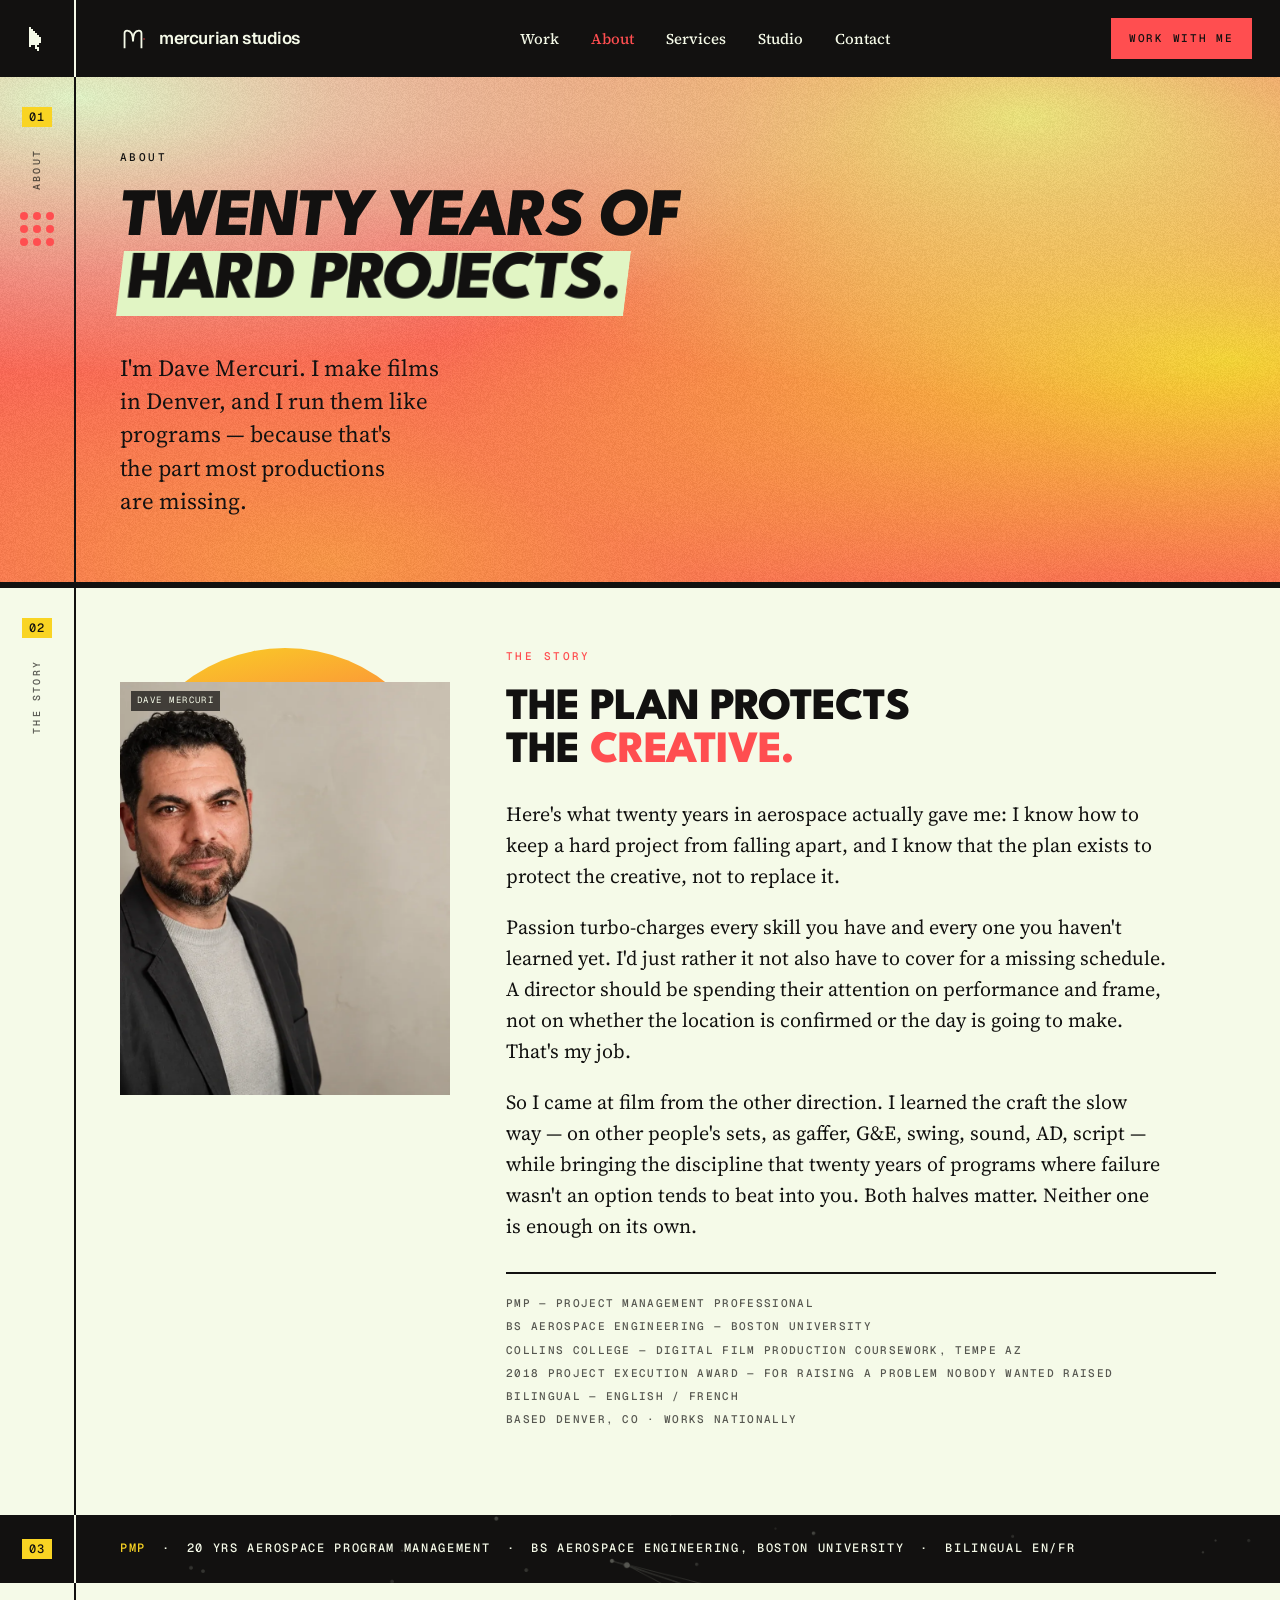
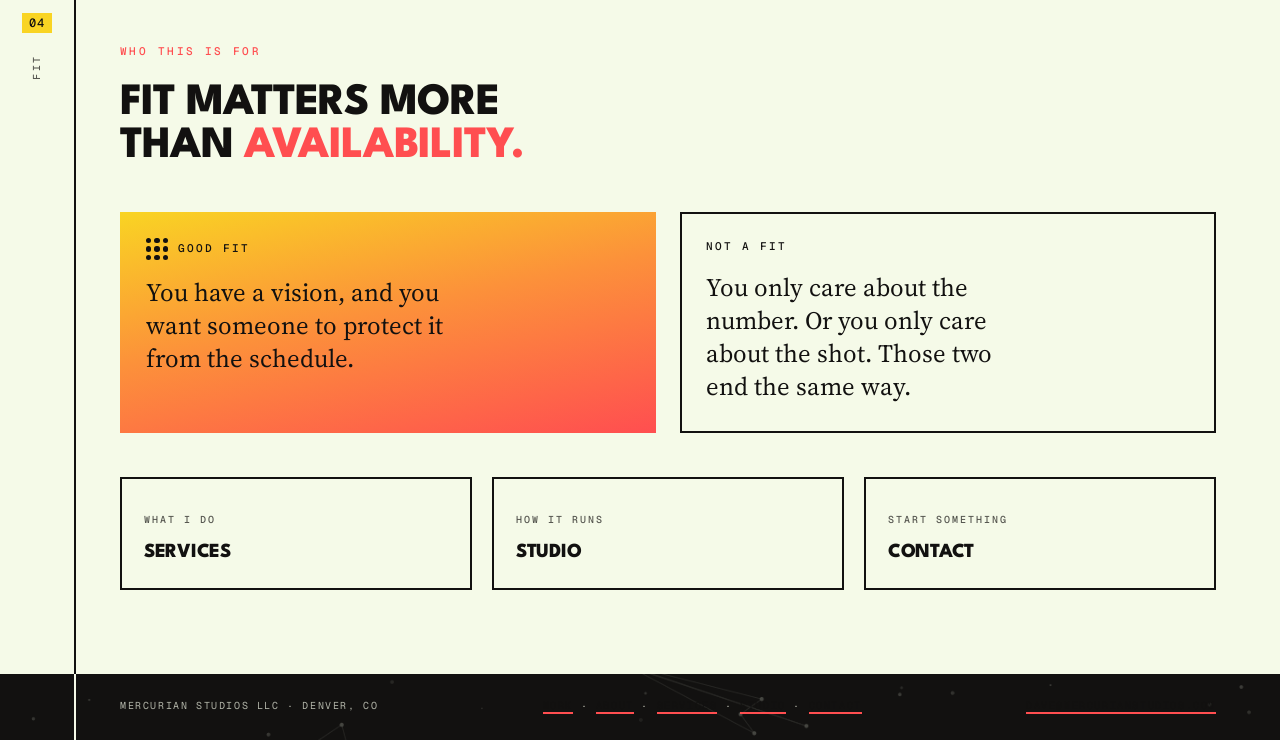
==== commit aca42d54: "League Spartan headings, reworked hero, and content revisions Type: display face moves from Anton to" ====
--- a/about.html
+++ b/about.html
@@ -10,7 +10,7 @@
 <link rel="icon" href="favicon-32.png" sizes="32x32">
 <link rel="apple-touch-icon" href="apple-touch-icon.png">
 <link rel="preconnect" href="https://fonts.googleapis.com"><link rel="preconnect" href="https://fonts.gstatic.com" crossorigin>
-<link href="https://fonts.googleapis.com/css2?family=Anton&family=Source+Serif+4:ital,opsz,wght@0,8..60,300..700;1,8..60,300..700&family=Geist:wght@500;600&family=Geist+Mono:wght@400;500&display=swap" rel="stylesheet">
+<link href="https://fonts.googleapis.com/css2?family=League+Spartan:wght@600;700;800;900&family=Source+Serif+4:ital,opsz,wght@0,8..60,300..700;1,8..60,300..700&family=Geist:wght@500;600&family=Geist+Mono:wght@400;500&display=swap" rel="stylesheet">
 <link rel="stylesheet" href="assets/site.css">
 </head>
 <body>
@@ -47,7 +47,7 @@
 <div class="prose" style="margin-top:26px">
 <p>Here's what twenty years in aerospace actually gave me: I know how to keep a hard project from falling apart, and I know that the plan exists to protect the creative, not to replace it.</p>
 <p>Passion turbo-charges every skill you have and every one you haven't learned yet. I'd just rather it not also have to cover for a missing schedule. A director should be spending their attention on performance and frame, not on whether the location is confirmed or the day is going to make. That's my job.</p>
-<p>So I came at film from the other direction. I learned the craft the slow way — on other people's sets, as gaffer, G&amp;E, swing, sound, AC — while bringing the discipline that twenty years of programs where failure wasn't an option tends to beat into you. Both halves matter. Neither one is enough on its own.</p>
+<p>So I came at film from the other direction. I learned the craft the slow way — on other people's sets, as gaffer, G&amp;E, swing, sound, AD, script — while bringing the discipline that twenty years of programs where failure wasn't an option tends to beat into you. Both halves matter. Neither one is enough on its own.</p>
 </div>
 <div class="creds">PMP — Project Management Professional<br>BS Aerospace Engineering — Boston University<br>Collins College — Digital Film Production coursework, Tempe AZ<br>2018 Project Execution Award — for raising a problem nobody wanted raised<br>Bilingual — English / French<br>Based Denver, CO · Works nationally</div>
 </div>
--- a/assets/site.css
+++ b/assets/site.css
@@ -1,9 +1,9 @@
 
-:root{--cream:#F5FAE8;--pale:#E1F5C4;--lemon:#EDE574;--yellow:#F9D423;--amber:#FC913A;--red:#FF4E50;--navy:#121110;--orange:#FF4E50;--carbon:#121110;--hair:rgba(18,17,16,.20);--hairD:rgba(245,250,232,.26);--ink:rgba(18,17,16,.70);--inkD:rgba(245,250,232,.70);--gradsoft:radial-gradient(120% 105% at 6% 4%,#E1F5C4 0%,rgba(225,245,196,0) 52%),radial-gradient(95% 95% at 80% 8%,#EDE574 0%,rgba(237,229,116,0) 58%),radial-gradient(115% 105% at 96% 56%,#F9D423 0%,rgba(249,212,35,0) 54%),radial-gradient(105% 105% at 26% 96%,#FC913A 0%,rgba(252,145,58,0) 58%),linear-gradient(150deg,#FF4E50,#FF4E50);--gradhot:linear-gradient(168deg,#F9D423 0%,#FC913A 46%,#FF4E50 100%);--gut:76px;--disp:"Anton","Haettenschweiler",Impact,sans-serif;--serif:"Source Serif 4",Georgia,"Times New Roman",serif;--brand:"Geist",-apple-system,"Helvetica Neue",Arial,sans-serif;--mono:"Geist Mono",ui-monospace,"SF Mono",monospace}
+:root{--cream:#F5FAE8;--pale:#E1F5C4;--lemon:#EDE574;--yellow:#F9D423;--amber:#FC913A;--red:#FF4E50;--navy:#121110;--orange:#FF4E50;--carbon:#121110;--hair:rgba(18,17,16,.20);--hairD:rgba(245,250,232,.26);--ink:rgba(18,17,16,.70);--inkD:rgba(245,250,232,.70);--gradsoft:radial-gradient(120% 105% at 6% 4%,#E1F5C4 0%,rgba(225,245,196,0) 52%),radial-gradient(95% 95% at 80% 8%,#EDE574 0%,rgba(237,229,116,0) 58%),radial-gradient(115% 105% at 96% 56%,#F9D423 0%,rgba(249,212,35,0) 54%),radial-gradient(105% 105% at 26% 96%,#FC913A 0%,rgba(252,145,58,0) 58%),linear-gradient(150deg,#FF4E50,#FF4E50);--gradhot:linear-gradient(168deg,#F9D423 0%,#FC913A 46%,#FF4E50 100%);--gut:76px;--disp:"League Spartan","Haettenschweiler",Impact,sans-serif;--serif:"Source Serif 4",Georgia,"Times New Roman",serif;--brand:"Geist",-apple-system,"Helvetica Neue",Arial,sans-serif;--mono:"Geist Mono",ui-monospace,"SF Mono",monospace}
 *{box-sizing:border-box}
 html{-webkit-font-smoothing:antialiased}
 body{margin:0;background:var(--cream);color:var(--navy);font-family:var(--serif);font-size:20px;line-height:1.55;text-wrap:pretty;overflow-x:hidden}
-.disp{font-family:var(--disp);font-weight:400;text-transform:uppercase;letter-spacing:.004em}
+.disp{font-family:var(--disp);font-weight:800;text-transform:uppercase;letter-spacing:-.02em}
 a{color:var(--navy);text-decoration:none;border-bottom:2px solid var(--orange)}
 a:hover{color:var(--orange)}
 .onNavy a{color:var(--cream)}
@@ -41,7 +41,7 @@
 
 /* ---------- hero ---------- */
 .hero{overflow:hidden}
-.hero .pad{padding:76px 64px 0 44px}
+.hero .pad{padding:76px 64px 78px 44px}
 .hfig .harc{position:absolute;left:0;bottom:0;width:min(680px,62%);height:340px;background:var(--orange);border-radius:340px 340px 0 0;z-index:0}
 .hcurs{position:absolute;right:8%;bottom:40px;display:flex;flex-direction:column;gap:20px;align-items:flex-end;z-index:3}
 .hbars{position:absolute;top:64px;right:0;width:300px;display:flex;flex-direction:column;gap:16px;z-index:1}
@@ -49,7 +49,7 @@
 .hbars i:last-child{width:74%}
 .hdots{position:absolute;top:78px;left:44px;width:120px;display:grid;grid-template-columns:repeat(3,1fr);gap:16px;z-index:1}
 .hdots i{display:block;aspect-ratio:1;border-radius:50%;background:var(--orange)}
-h1{font-family:var(--disp);font-weight:400;text-transform:uppercase;font-size:clamp(58px,10.4vw,166px);line-height:.9;letter-spacing:-.008em;margin:150px 0 0;position:relative;z-index:3}
+h1{font-family:var(--disp);font-weight:800;text-transform:uppercase;font-size:clamp(42px,7.2vw,116px);line-height:.92;letter-spacing:-.03em;margin:150px 0 0;position:relative;z-index:3}
 h1 span{display:inline-block;transform:skewX(-7deg)}
 h1 em{font-style:normal;color:var(--orange)}
 .sub{font-size:23px;line-height:1.45;max-width:31ch;margin:36px 0 0;font-weight:400;position:relative;z-index:3}
@@ -70,7 +70,7 @@
 
 /* ---------- section heads ---------- */
 .eyebrow{font-family:var(--mono);font-size:11px;font-weight:500;letter-spacing:.22em;text-transform:uppercase;color:var(--orange);margin:0 0 22px}
-h2{font-family:var(--disp);font-weight:400;text-transform:uppercase;font-size:clamp(38px,4.8vw,74px);line-height:.94;letter-spacing:.002em;margin:0}
+h2{font-family:var(--disp);font-weight:800;text-transform:uppercase;font-size:clamp(29px,3.5vw,52px);line-height:.96;letter-spacing:-.022em;margin:0}
 h2 em{font-style:normal;color:var(--orange)}
 .lede{font-size:22px;line-height:1.5;margin:26px 0 0}
 .rule{height:6px;background:var(--navy);margin:0}
@@ -85,7 +85,7 @@
 .card .ph{position:relative;z-index:1;aspect-ratio:4/3}
 .slate{font-family:var(--mono);font-size:10px;font-weight:500;letter-spacing:.14em;text-transform:uppercase;color:var(--ink);display:grid;grid-template-columns:1fr auto;gap:5px 12px;padding-top:12px;border-top:2px solid var(--navy);margin-top:14px}
 .slate b{font-weight:500;color:var(--navy)}
-.ctitle{font-family:var(--disp);font-weight:400;text-transform:uppercase;font-size:30px;letter-spacing:.004em;line-height:1;margin:14px 0 0}
+.ctitle{font-family:var(--disp);font-weight:800;text-transform:uppercase;font-size:22px;letter-spacing:-.015em;line-height:1;margin:14px 0 0}
 .card:hover .ctitle{color:var(--orange)}
 .ph{background:repeating-linear-gradient(135deg,#c9c9c9 0 7px,#b4b4b4 7px 14px);position:relative;overflow:hidden;filter:grayscale(1)}
 .ph .tag{position:absolute;top:9px;left:11px;font-family:var(--mono);font-size:9px;letter-spacing:.16em;text-transform:uppercase;color:#2b2b2b;background:rgba(255,255,255,.72);padding:3px 6px}
@@ -98,7 +98,7 @@
 .steps{display:grid;grid-template-columns:repeat(3,1fr);gap:24px;margin-top:52px}
 .step{background:var(--cream);color:var(--navy);padding:26px 24px 30px}
 .stepn{font-family:var(--mono);font-size:12px;font-weight:500;letter-spacing:.1em;background:var(--orange);color:var(--carbon);padding:4px 7px}
-.step h3{font-family:var(--disp);font-weight:400;text-transform:uppercase;font-size:32px;letter-spacing:.004em;line-height:1;margin:18px 0 12px}
+.step h3{font-family:var(--disp);font-weight:800;text-transform:uppercase;font-size:23px;letter-spacing:-.015em;line-height:1;margin:18px 0 12px}
 .step p{margin:0;font-size:18px;line-height:1.5}
 
 /* ---------- bio ---------- */
@@ -126,7 +126,7 @@
 .cbars{position:absolute;top:80px;right:0;width:280px;display:flex;flex-direction:column;gap:14px;z-index:1}
 .cbars i{display:block;height:24px;background:var(--navy)}
 .cbars i:last-child{width:70%}
-.cbig{font-family:var(--disp);font-weight:400;text-transform:uppercase;font-size:clamp(38px,5.4vw,82px);line-height:.92;letter-spacing:.004em;margin:0;max-width:17ch;position:relative;z-index:3}
+.cbig{font-family:var(--disp);font-weight:800;text-transform:uppercase;font-size:clamp(29px,3.9vw,58px);line-height:.95;letter-spacing:-.022em;margin:0;max-width:17ch;position:relative;z-index:3}
 .crow{display:flex;gap:32px;flex-wrap:wrap;align-items:center;margin-top:44px;position:relative;z-index:3}
 .contact .btn{background:var(--navy);color:var(--cream)!important}
 .contact .btn:hover{background:var(--carbon)}
@@ -165,8 +165,8 @@
 .pad,.contact .pad,.strip .pad{padding:40px 20px 52px}
 .navin{padding:15px 20px}
 nav{display:none}
-.hero .pad{padding:44px 20px 0}
-h1{font-size:clamp(46px,15vw,80px);margin-top:96px}
+.hero .pad{padding:44px 20px 52px}
+h1{font-size:clamp(34px,10.5vw,60px);margin-top:96px}
 .hfig .harc{left:0;width:88%;height:230px;border-radius:230px 230px 0 0}
 .hcurs{right:2%;bottom:16px;gap:12px}
 .hcurs svg:first-child{width:34px;height:41px}
@@ -235,9 +235,9 @@
 .ph.duo .tag{z-index:3;background:rgba(18,17,16,.72);color:var(--cream)}
 .hfig .ph.duo{filter:none}
 .portwrap .ph.duo img{object-position:50% 18%}
-.band .ph.duo img{object-position:50% 42%}
+.band .ph.duo img{object-position:50% 0}
 .band{margin:44px 0 0;position:relative}
-.band .ph{aspect-ratio:16/7}
+.band .ph{aspect-ratio:16/10}
 .setgrid{display:grid;grid-template-columns:repeat(3,1fr);gap:14px;margin-top:58px}
 .setgrid .ph{aspect-ratio:1/1}
 .setcap{font-family:var(--mono);font-size:10px;font-weight:500;letter-spacing:.16em;text-transform:uppercase;color:var(--cream);opacity:.7;margin-top:14px}
@@ -282,7 +282,7 @@
 .phero{background:var(--gradsoft);position:relative;overflow:hidden}
 .phero::after{content:"";position:absolute;inset:0;background:url("grain.png") repeat;background-size:128px 128px;opacity:.10;pointer-events:none;z-index:1}
 .phero .pad{padding:72px 64px 64px 44px}
-.phero h1{font-size:clamp(44px,7.4vw,104px);margin:0;animation:rise .6s cubic-bezier(.2,.7,.2,1) .1s both}
+.phero h1{font-size:clamp(33px,5.3vw,73px);margin:0;animation:rise .6s cubic-bezier(.2,.7,.2,1) .1s both}
 .phero h1 em{font-style:normal;color:var(--navy)}
 .phero h1 em span{background:var(--pale);padding:0 .1em .04em;box-decoration-break:clone;-webkit-box-decoration-break:clone}
 .phero .sub{animation:rise .58s cubic-bezier(.2,.7,.2,1) .26s both}
@@ -322,7 +322,7 @@
 .castshot.contain img{position:relative;width:76%;height:auto;object-fit:contain}
 .castrole{font-family:var(--mono);font-size:10px;font-weight:500;letter-spacing:.16em;text-transform:uppercase;color:var(--orange);margin:14px 0 0;padding-top:12px;border-top:2px solid var(--navy)}
 .onNavy .castrole{border-top-color:var(--cream)}
-.castname{font-family:var(--disp);font-weight:400;text-transform:uppercase;font-size:25px;letter-spacing:.004em;line-height:1;margin:8px 0 0}
+.castname{font-family:var(--disp);font-weight:800;text-transform:uppercase;font-size:19px;letter-spacing:-.015em;line-height:1;margin:8px 0 0}
 .castbio{font-size:17px;line-height:1.45;margin:10px 0 0}
 .onNavy .castbio{color:var(--cream)}
 .castlink{font-family:var(--mono);font-size:10px;font-weight:500;letter-spacing:.14em;text-transform:uppercase;display:inline-block;margin-top:10px}
@@ -331,7 +331,7 @@
 .credits{margin-top:40px;border-top:2px solid var(--navy)}
 .crow2{display:grid;grid-template-columns:2.2fr 1fr 1.1fr auto;gap:10px 24px;align-items:baseline;padding:20px 0;border-bottom:1px solid var(--hair)}
 .crow2:hover{background:rgba(18,17,16,.04)}
-.cproj{font-family:var(--disp);font-weight:400;text-transform:uppercase;font-size:23px;letter-spacing:.004em;line-height:1.05}
+.cproj{font-family:var(--disp);font-weight:800;text-transform:uppercase;font-size:18px;letter-spacing:-.015em;line-height:1.05}
 .cyear{font-family:var(--mono);font-size:11px;letter-spacing:.1em;color:var(--ink);display:block;margin-top:5px;text-transform:uppercase}
 .ctype,.crole{font-family:var(--mono);font-size:11px;font-weight:500;letter-spacing:.12em;text-transform:uppercase;color:var(--ink)}
 .crole{color:var(--navy)}
@@ -342,7 +342,7 @@
 .svcgrid{display:grid;grid-template-columns:repeat(auto-fit,minmax(280px,1fr));gap:24px;margin-top:46px}
 .svc{padding:28px 26px 32px;box-shadow:inset 0 0 0 2px var(--navy)}
 .svc.hot{background:var(--gradhot);color:var(--carbon);box-shadow:none}
-.svc h3{font-family:var(--disp);font-weight:400;text-transform:uppercase;font-size:29px;letter-spacing:.004em;line-height:1;margin:16px 0 12px}
+.svc h3{font-family:var(--disp);font-weight:800;text-transform:uppercase;font-size:22px;letter-spacing:-.015em;line-height:1;margin:16px 0 12px}
 .svc p{font-size:18px;line-height:1.5;margin:0}
 .svcn{font-family:var(--mono);font-size:12px;font-weight:500;letter-spacing:.1em;background:var(--red);color:var(--cream);padding:4px 7px}
 .svc.hot .svcn{background:var(--carbon);color:var(--cream)}
@@ -363,7 +363,7 @@
 /* ---------- contact details ---------- */
 .cgrid{display:grid;grid-template-columns:repeat(auto-fit,minmax(260px,1fr));gap:24px;margin-top:44px}
 .cblock{padding:26px 24px 30px;box-shadow:inset 0 0 0 2px var(--carbon)}
-.cblock h3{font-family:var(--disp);font-weight:400;text-transform:uppercase;font-size:26px;letter-spacing:.004em;line-height:1;margin:14px 0 10px}
+.cblock h3{font-family:var(--disp);font-weight:800;text-transform:uppercase;font-size:20px;letter-spacing:-.015em;line-height:1;margin:14px 0 10px}
 .cblock p{margin:0;font-size:18px;line-height:1.5}
 .cblock .gnum{display:inline-block}
 
@@ -372,12 +372,12 @@
 .nextcard{display:block;padding:24px 24px 28px;box-shadow:inset 0 0 0 2px var(--navy);border-bottom:none}
 .nextcard:hover{background:var(--gradhot);box-shadow:none}
 .nextlab{font-family:var(--mono);font-size:10px;font-weight:500;letter-spacing:.2em;text-transform:uppercase;color:var(--ink)}
-.nextt{font-family:var(--disp);font-weight:400;text-transform:uppercase;font-size:27px;letter-spacing:.004em;line-height:1;margin:10px 0 0}
+.nextt{font-family:var(--disp);font-weight:800;text-transform:uppercase;font-size:20px;letter-spacing:-.015em;line-height:1;margin:10px 0 0}
 
 /* ---------- responsive for new blocks ---------- */
 @media(max-width:900px){
 .phero .pad{padding:40px 20px 44px}
-.phero h1{font-size:clamp(38px,11vw,64px)}
+.phero h1{font-size:clamp(28px,8vw,46px)}
 .navtoggle{display:flex}
 nav{display:none}
 header nav.open{display:flex;flex-direction:column;align-items:flex-start;gap:0;position:absolute;top:100%;left:0;right:0;background:var(--navy);padding:8px 20px 20px;border-top:2px solid var(--cream);z-index:40}
@@ -403,4 +403,23 @@
 /* guard: a lone card in an auto-fit grid must not stretch to full width */
 .castgrid:has(> .castcard:only-child){grid-template-columns:minmax(0,300px)}
 .vidgrid:has(> .vidcard:only-child){grid-template-columns:minmax(0,640px)}
-.castlink.pending{color:var(--ink);border-bottom:2px dotted var(--hair);cursor:default}
+.castlink{border-bottom:2px solid var(--red)}
+.castlink.pending{color:var(--navy);border-bottom:2px solid var(--red);cursor:default}
+
+/* ---------- hero: portrait sits up beside the copy, not below it ---------- */
+.herorow{display:grid;grid-template-columns:minmax(0,248px) minmax(0,1fr);gap:46px;align-items:start;margin:40px 0 0;position:relative;z-index:3}
+.hportrait{position:relative;padding-top:28px;animation:pop .7s cubic-bezier(.2,.8,.2,1) .34s both}
+.hportrait .harc{position:absolute;top:0;left:0;right:0;height:140px;background:var(--gradhot);border-radius:150px 150px 0 0;z-index:0}
+.hportrait .ph{position:relative;z-index:1;aspect-ratio:4/5}
+.hportrait .ph.duo img{object-position:50% 18%}
+.herotext{padding-top:6px}
+.herotext .sub{margin-top:0}
+.herocurs{display:flex;gap:16px;align-items:flex-end;margin:40px 0 0}
+@media(max-width:900px){
+.herorow{grid-template-columns:1fr;gap:30px;margin-top:32px}
+.hportrait{max-width:230px;padding-top:22px}
+.hportrait .harc{height:110px;border-radius:120px 120px 0 0}
+.herotext{padding-top:0}
+.herocurs{margin-top:26px}
+.herocurs svg:nth-child(3){display:none}
+}
